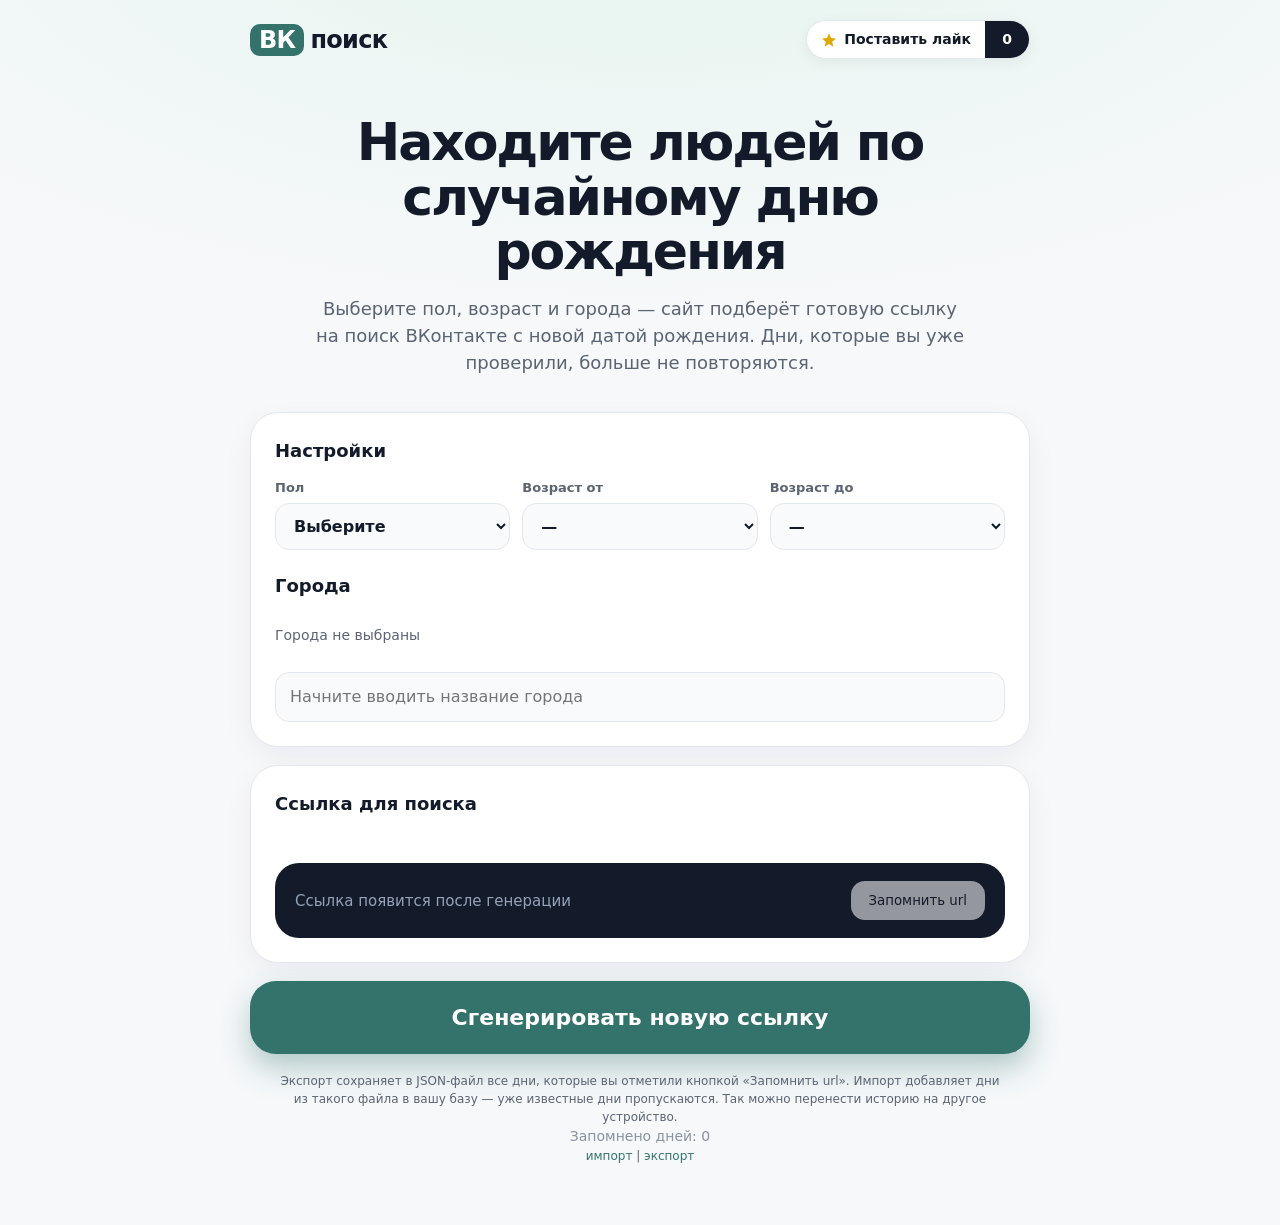
==== index.html @ 33e76860 "first version" ====
<!DOCTYPE html>
<html lang="ru">
<head>
    <meta charset="utf-8">
    <meta name="viewport" content="width=device-width, initial-scale=1">
    <title>ВК поиск — случайные дни рождения</title>
    <link rel="stylesheet" href="app.css">
</head>
<body>
<div class="wrap">
    <header>
        <div class="logo"><b>ВК</b>поиск</div>
        <a class="star" id="star" target="_blank" rel="noopener" href="#">
            <span><svg width="16" height="16" viewBox="0 0 24 24"><path
                    d="M12 2l3 6.9 7.5.7-5.7 5 1.7 7.4L12 18.1 5.5 22l1.7-7.4-5.7-5 7.5-.7z"/></svg>Поставить лайк</span><span
                id="stars">…</span>
        </a>
    </header>

    <section class="hero">
        <h1>Находите людей по случайному дню рождения</h1>
        <p>Выберите пол, возраст и города — сайт подберёт готовую ссылку на поиск ВКонтакте с новой датой рождения. Дни,
            которые вы уже проверили, больше не повторяются.</p>
    </section>

    <section class="card">
        <h2>Настройки</h2>
        <div class="row">
            <label class="f">Пол<select id="sex">
                <option value="">Выберите</option>
                <option value="female">Женский</option>
                <option value="male">Мужской</option>
            </select></label>
            <label class="f">Возраст от<select id="from"></select></label>
            <label class="f">Возраст до<select id="to"></select></label>
        </div>
        <h2 style="margin-top:22px">Города</h2>
        <ul class="cities" id="cities"></ul>
        <div class="ac">
            <input type="text" id="q" placeholder="Начните вводить название города" autocomplete="off">
            <div class="dd" id="dd"></div>
        </div>
    </section>

    <section class="card">
        <h2>Ссылка для поиска</h2>
        <div class="msg" id="msg"></div>
        <div class="link">
            <div class="ph" id="ph">Ссылка появится после генерации</div>
            <a id="url" target="_blank" rel="noopener" hidden></a>
            <button class="btn" id="rem" disabled>Запомнить url</button>
        </div>
    </section>

    <button class="gen" id="gen">Сгенерировать новую ссылку</button>

    <div class="export-import">
        <p>Экспорт сохраняет в JSON-файл все дни, которые вы отметили кнопкой «Запомнить url». Импорт добавляет дни из
            такого файла в вашу базу — уже известные дни пропускаются.
            Так можно перенести историю на другое устройство.
        </p>
        <span id="cnt"></span>
        <br>
        <a id="imp">импорт</a> | <a id="exp">экспорт</a>
        <input type="file" id="file" accept="application/json,.json" hidden>
    </div>
</div>

<script src="app.js"></script>
</body>
</html>
---- app.css ----
:root {
    --bg: #f6f8fa;
    --card: #fff;
    --ink: #131a29;
    --mut: #5b6472;
    --line: #e3e8ee;
    --teal: #33736b;
    --teal2: #265c55;
    --mint: #eefaf4;
    --acc: #c2410c
}

* {
    box-sizing: border-box
}

body {
    margin: 0;
    background: radial-gradient(900px 400px at 50% -100px, #e4f5ee, transparent), var(--bg);
    color: var(--ink);
    font: 16px/1.5 Inter, system-ui, -apple-system, "Segoe UI", Roboto, sans-serif
}

.wrap {
    max-width: 820px;
    margin: 0 auto;
    padding: 20px 20px 60px
}

header {
    display: flex;
    justify-content: space-between;
    align-items: center;
    gap: 12px
}

.logo {
    font-weight: 800;
    font-size: 24px;
    letter-spacing: -.03em
}

.logo b {
    background: var(--teal);
    color: #fff;
    border-radius: 10px;
    padding: 2px 9px;
    margin-right: 6px
}

.star {
    display: inline-flex;
    align-items: stretch;
    border-radius: 999px;
    border: 1px solid var(--line);
    background: var(--card);
    text-decoration: none;
    color: var(--ink);
    font-weight: 600;
    font-size: 14px;
    overflow: hidden;
    box-shadow: 0 4px 14px rgba(19, 26, 41, .06)
}

.star span {
    padding: 8px 14px;
    display: flex;
    align-items: center;
    gap: 7px
}

.star span + span {
    background: var(--ink);
    color: #fff;
    min-width: 44px;
    justify-content: center
}

.star:hover {
    border-color: var(--teal)
}

.star svg {
    fill: #e0a800
}

.hero {
    text-align: center;
    margin: 56px auto 36px;
    max-width: 660px
}

h1 {
    font-size: clamp(32px, 6vw, 52px);
    line-height: 1.05;
    letter-spacing: -.04em;
    margin: 0 0 16px;
    font-weight: 800
}

.hero p {
    color: var(--mut);
    font-size: 18px;
    margin: 0
}

.card {
    background: var(--card);
    border: 1px solid var(--line);
    border-radius: 28px;
    padding: 24px;
    margin-bottom: 18px;
    box-shadow: 0 10px 30px rgba(19, 26, 41, .05)
}

h2 {
    font-size: 18px;
    margin: 0 0 14px
}

.row {
    display: flex;
    gap: 12px;
    flex-wrap: wrap;
    align-items: flex-end
}

label.f {
    display: flex;
    flex-direction: column;
    gap: 6px;
    font-size: 13px;
    font-weight: 600;
    color: var(--mut);
    flex: 1;
    min-width: 130px
}

select, input[type=text] {
    font: inherit;
    font-size: 16px;
    color: var(--ink);
    padding: 12px 14px;
    border: 1px solid var(--line);
    border-radius: 14px;
    background: #f9fafc;
    width: 100%
}

select:focus, input:focus {
    outline: 2px solid var(--teal);
    border-color: transparent
}

.cities {
    list-style: none;
    margin: 14px 0;
    padding: 0;
    display: grid;
    gap: 8px
}

.cities li {
    display: flex;
    justify-content: space-between;
    align-items: center;
    gap: 10px;
    padding: 10px 14px;
    background: var(--mint);
    border-radius: 14px;
    font-weight: 600
}

.cities small {
    color: var(--mut);
    font-weight: 400;
    margin-left: 6px
}

.empty {
    color: var(--mut);
    font-size: 14px;
    margin: 12px 0
}

.del {
    border: 0;
    background: #fff;
    border-radius: 10px;
    padding: 6px 12px;
    color: #b42318;
    font: 600 13px inherit;
    font-family: inherit;
    cursor: pointer;
    border: 1px solid #f3d3cf
}

.del:hover {
    background: #fff1f0
}

.ac {
    position: relative
}

.dd {
    position: absolute;
    left: 0;
    right: 0;
    top: calc(100% + 6px);
    background: #fff;
    border: 1px solid var(--line);
    border-radius: 16px;
    box-shadow: 0 16px 40px rgba(19, 26, 41, .14);
    max-height: 280px;
    overflow: auto;
    z-index: 10;
    display: none
}

.dd div {
    padding: 10px 14px;
    cursor: pointer
}

.dd div:hover, .dd div.on {
    background: var(--mint)
}

.dd small {
    color: var(--mut)
}

.dd .n {
    color: var(--mut);
    cursor: default
}

.dd .n:hover {
    background: none
}

.link {
    display: flex;
    gap: 12px;
    align-items: center;
    flex-wrap: wrap;
    background: var(--ink);
    color: #cbd5e1;
    border-radius: 24px;
    padding: 18px 20px
}

.link a {
    flex: 1;
    min-width: 240px;
    word-break: break-all;
    color: #e2e8f0;
    text-decoration: none;
    font-size: 15px
}

.link a:hover {
    text-decoration: underline
}

.link a i {
    font-style: normal;
    color: #6ee7b7;
    font-weight: 700
}

.link .ph {
    flex: 1;
    color: #94a3b8;
    font-size: 15px
}

.btn {
    font: 700 15px inherit;
    font-family: inherit;
    border: 0;
    border-radius: 14px;
    padding: 12px 18px;
    background: #fff;
    color: var(--ink);
    cursor: pointer;
    white-space: nowrap
}

.btn:hover:not(:disabled) {
    filter: brightness(.94)
}

.btn:disabled {
    opacity: .55;
    cursor: default
}

.gen {
    display: block;
    width: 100%;
    font-size: 22px;
    font-weight: 800;
    padding: 24px;
    border: 0;
    border-radius: 26px;
    background: var(--teal);
    color: #fff;
    cursor: pointer;
    box-shadow: 0 14px 30px rgba(51, 115, 107, .35);
    font-family: inherit;
    margin-bottom: 18px;
    transition: transform .1s, background .2s
}

.gen:hover {
    background: var(--teal2)
}

.gen:active {
    transform: scale(.99)
}

.io p {
    color: #8b93a1;
    font-size: 14px;
    margin: 0 0 10px
}

.io a {
    color: var(--teal);
    font-weight: 700;
    margin-right: 20px;
    cursor: pointer
}

.msg {
    min-height: 22px;
    text-align: center;
    font-size: 14px;
    color: var(--mut);
    margin: -4px 0 14px
}

.msg.err {
    color: #b42318
}

:focus-visible {
    outline: 2px solid var(--teal);
    outline-offset: 2px
}

.export-import {
    text-align: center;
    color: var(--mut);
    font-size: 12px;
    padding: 0 30px;
}

.export-import p {
    padding-bottom: 0;
    margin-bottom: 0;
}

#cnt {
    color:#8b93a1;
    font-size:14px;
}

.export-import a {
    color: var(--teal);
    font-weight: 500;
    cursor: pointer;
}

.export-import a:hover {
    text-decoration: underline;
}

@media (max-width: 560px) {
    .card {
        padding: 18px;
        border-radius: 22px
    }

    .hero p {
        font-size: 16px
    }
}
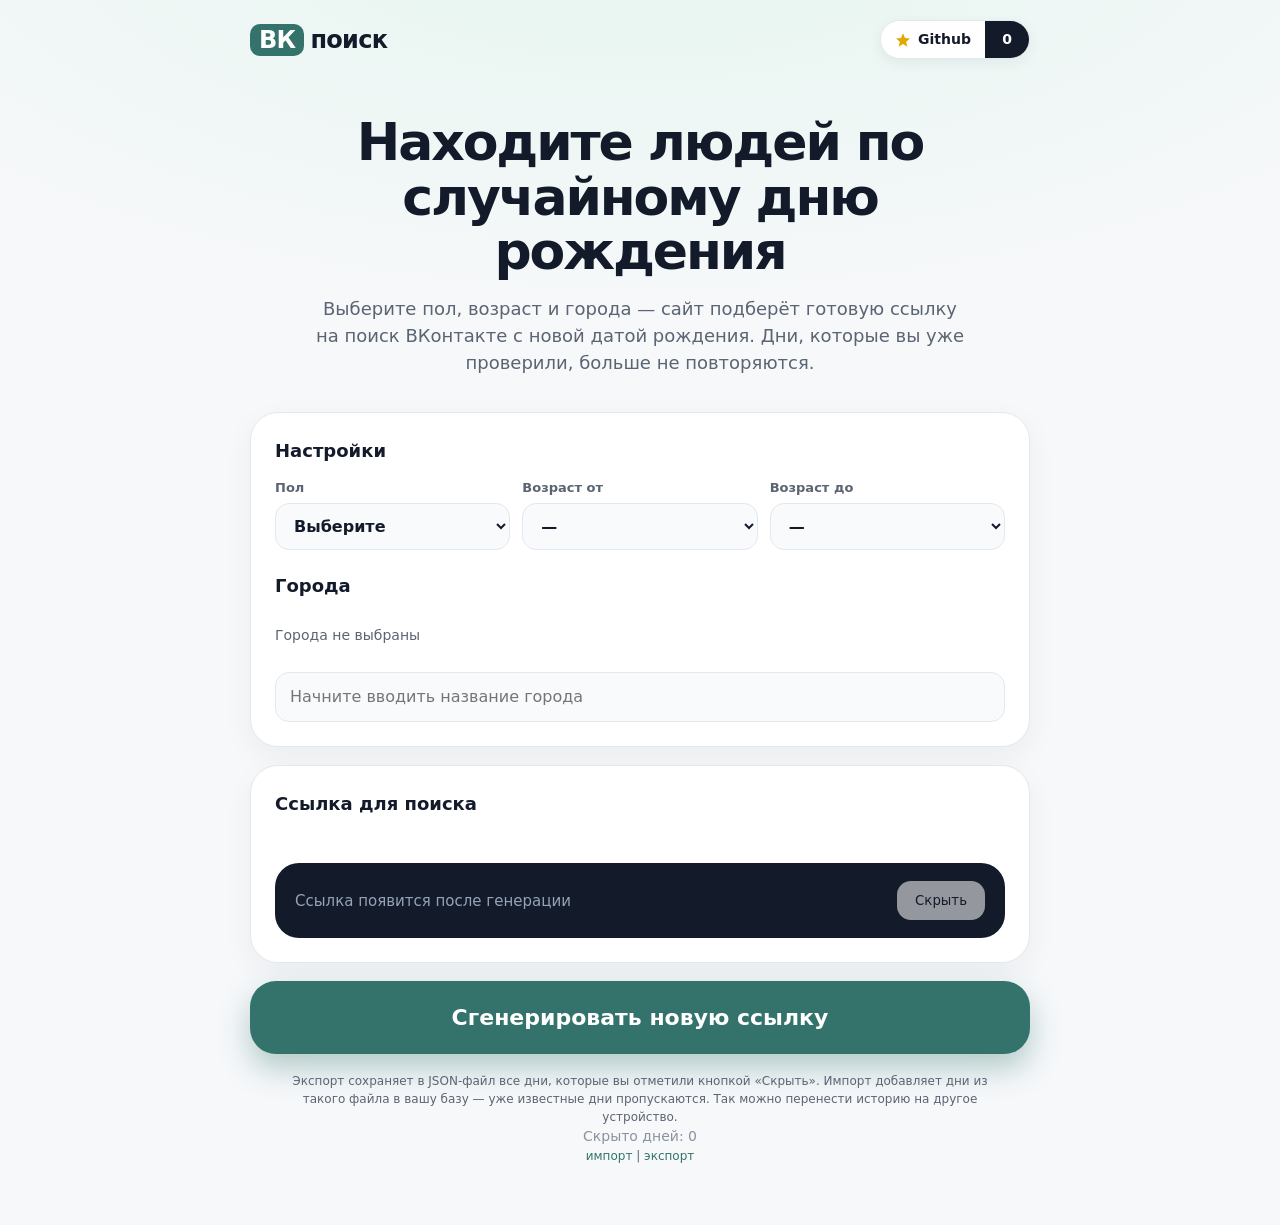
==== commit ec5d341b: "update hide btn text and readme" ====
--- a/index.html
+++ b/index.html
@@ -3,8 +3,22 @@
 <head>
     <meta charset="utf-8">
     <meta name="viewport" content="width=device-width, initial-scale=1">
-    <title>ВК поиск — случайные дни рождения</title>
+    <title>ВК поиск</title>
     <link rel="stylesheet" href="app.css">
+    <link rel="icon" type="image/png" sizes="128x128" href="/favicon-128.png">
+
+    <!-- Yandex.Metrika counter -->
+    <script type="text/javascript">
+        (function(m,e,t,r,i,k,a){
+            m[i]=m[i]||function(){(m[i].a=m[i].a||[]).push(arguments)};
+            m[i].l=1*new Date();
+            for (var j = 0; j < document.scripts.length; j++) {if (document.scripts[j].src === r) { return; }}
+            k=e.createElement(t),a=e.getElementsByTagName(t)[0],k.async=1,k.src=r,a.parentNode.insertBefore(k,a)
+        })(window, document,'script','https://mc.yandex.ru/metrika/tag.js?id=113244231', 'ym');
+        ym(113244231, 'init', {ssr:true, clickmap:true, referrer: document.referrer, url: location.href, accurateTrackBounce:true, trackLinks:true});
+    </script>
+    <noscript><div><img src="https://mc.yandex.ru/watch/113244231" style="position:absolute; left:-9999px;" alt="" /></div></noscript>
+    <!-- /Yandex.Metrika counter -->
 </head>
 <body>
 <div class="wrap">
@@ -12,7 +26,7 @@
         <div class="logo"><b>ВК</b>поиск</div>
         <a class="star" id="star" target="_blank" rel="noopener" href="#">
             <span><svg width="16" height="16" viewBox="0 0 24 24"><path
-                    d="M12 2l3 6.9 7.5.7-5.7 5 1.7 7.4L12 18.1 5.5 22l1.7-7.4-5.7-5 7.5-.7z"/></svg>Поставить лайк</span><span
+                    d="M12 2l3 6.9 7.5.7-5.7 5 1.7 7.4L12 18.1 5.5 22l1.7-7.4-5.7-5 7.5-.7z"/></svg>Github</span><span
                 id="stars">…</span>
         </a>
     </header>
@@ -48,14 +62,14 @@
         <div class="link">
             <div class="ph" id="ph">Ссылка появится после генерации</div>
             <a id="url" target="_blank" rel="noopener" hidden></a>
-            <button class="btn" id="rem" disabled>Запомнить url</button>
+            <button class="btn" id="rem" disabled>Скрыть</button>
         </div>
     </section>
 
     <button class="gen" id="gen">Сгенерировать новую ссылку</button>
 
     <div class="export-import">
-        <p>Экспорт сохраняет в JSON-файл все дни, которые вы отметили кнопкой «Запомнить url». Импорт добавляет дни из
+        <p>Экспорт сохраняет в JSON-файл все дни, которые вы отметили кнопкой «Скрыть». Импорт добавляет дни из
             такого файла в вашу базу — уже известные дни пропускаются.
             Так можно перенести историю на другое устройство.
         </p>
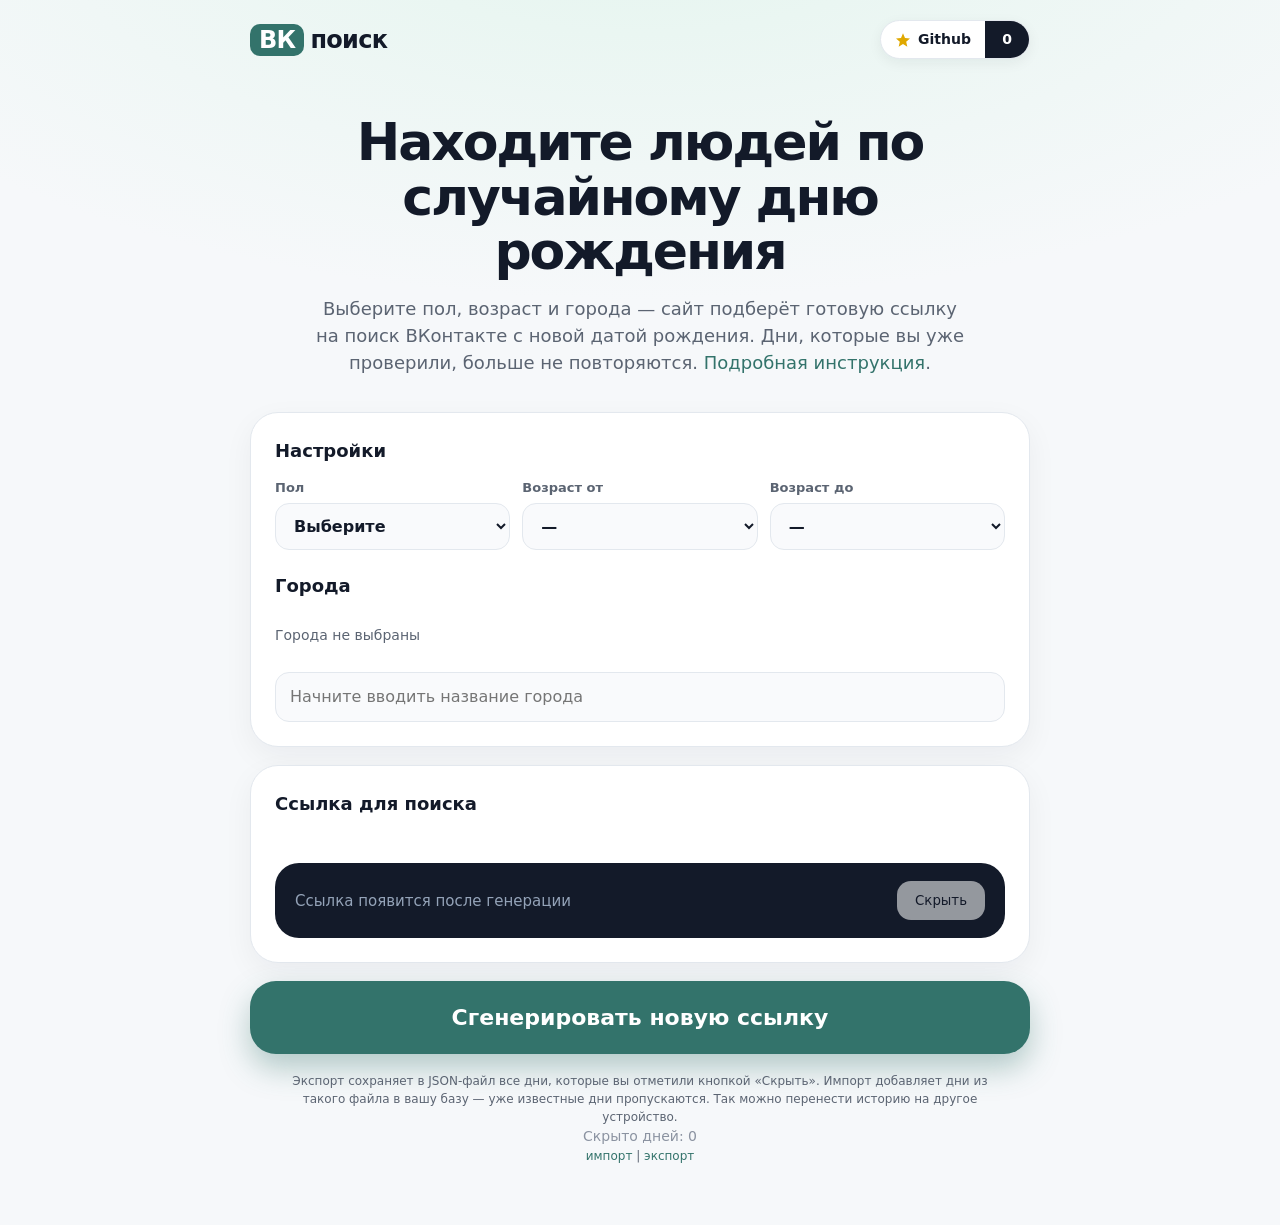
==== commit 72a1f9a4: "add link to instruction" ====
--- a/index.html
+++ b/index.html
@@ -33,8 +33,10 @@
 
     <section class="hero">
         <h1>Находите людей по случайному дню рождения</h1>
-        <p>Выберите пол, возраст и города — сайт подберёт готовую ссылку на поиск ВКонтакте с новой датой рождения. Дни,
-            которые вы уже проверили, больше не повторяются.</p>
+        <p>
+            Выберите пол, возраст и города — сайт подберёт готовую ссылку на поиск ВКонтакте с новой датой рождения. Дни,
+            которые вы уже проверили, больше не повторяются. <a href="https://github.com/qvp/vk_search#вк-поиск" target="_blank">Подробная инструкция</a>.
+        </p>
     </section>
 
     <section class="card">
--- a/app.css
+++ b/app.css
@@ -369,13 +369,14 @@
     font-size:14px;
 }
 
-.export-import a {
+.export-import a, .hero a {
     color: var(--teal);
     font-weight: 500;
+    text-decoration: none;
     cursor: pointer;
 }
 
-.export-import a:hover {
+.export-import a:hover, .hero a:hover {
     text-decoration: underline;
 }
 
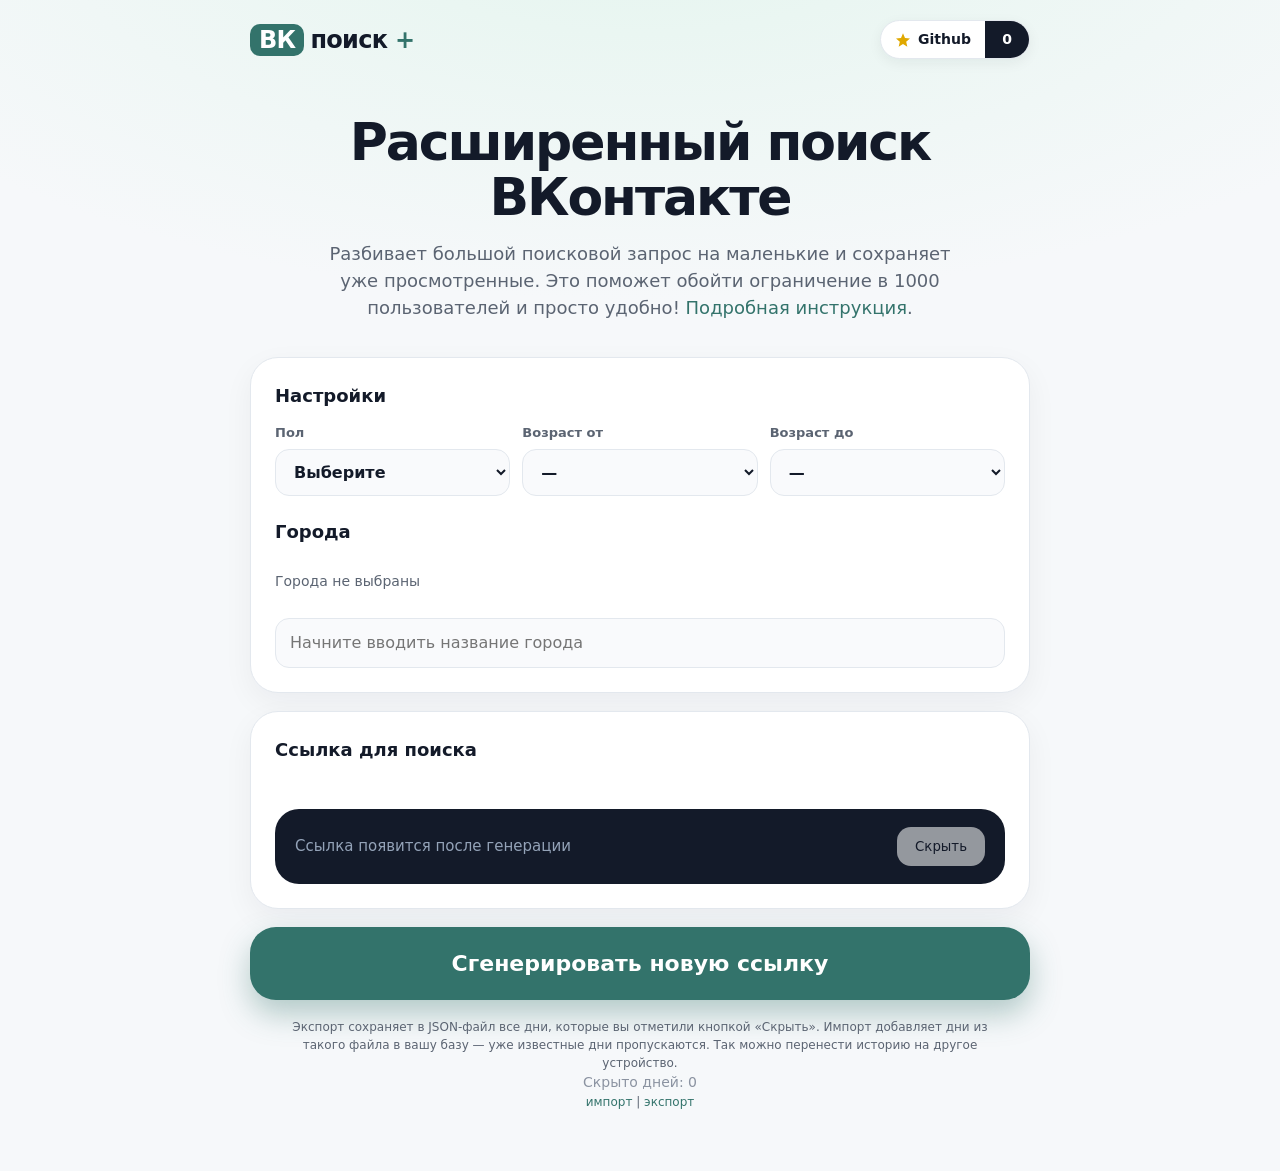
==== commit d2a492fb: "new header and description" ====
--- a/index.html
+++ b/index.html
@@ -3,7 +3,7 @@
 <head>
     <meta charset="utf-8">
     <meta name="viewport" content="width=device-width, initial-scale=1">
-    <title>ВК поиск</title>
+    <title>ВК поиск +</title>
     <link rel="stylesheet" href="app.css">
     <link rel="icon" type="image/png" sizes="128x128" href="/favicon-128.png">
 
@@ -23,7 +23,7 @@
 <body>
 <div class="wrap">
     <header>
-        <div class="logo"><b>ВК</b>поиск</div>
+        <div class="logo"><b>ВК</b>поиск <span>+</span></div>
         <a class="star" id="star" target="_blank" rel="noopener" href="#">
             <span><svg width="16" height="16" viewBox="0 0 24 24"><path
                     d="M12 2l3 6.9 7.5.7-5.7 5 1.7 7.4L12 18.1 5.5 22l1.7-7.4-5.7-5 7.5-.7z"/></svg>Github</span><span
@@ -32,10 +32,11 @@
     </header>
 
     <section class="hero">
-        <h1>Находите людей по случайному дню рождения</h1>
+        <h1>Расширенный поиск ВКонтакте</h1>
         <p>
-            Выберите пол, возраст и города — сайт подберёт готовую ссылку на поиск ВКонтакте с новой датой рождения. Дни,
-            которые вы уже проверили, больше не повторяются. <a href="https://github.com/qvp/vk_search#вк-поиск" target="_blank">Подробная инструкция</a>.
+            Разбивает большой поисковой запрос на маленькие и сохраняет уже просмотренные.
+            Это поможет обойти ограничение в 1000 пользователей и просто удобно!
+            <a href="https://github.com/qvp/vk_search#вк-поиск-" target="_blank">Подробная инструкция</a>.
         </p>
     </section>
 
--- a/app.css
+++ b/app.css
@@ -46,6 +46,10 @@
     border-radius: 10px;
     padding: 2px 9px;
     margin-right: 6px
+}
+
+.logo span {
+    color: var(--teal);
 }
 
 .star {
